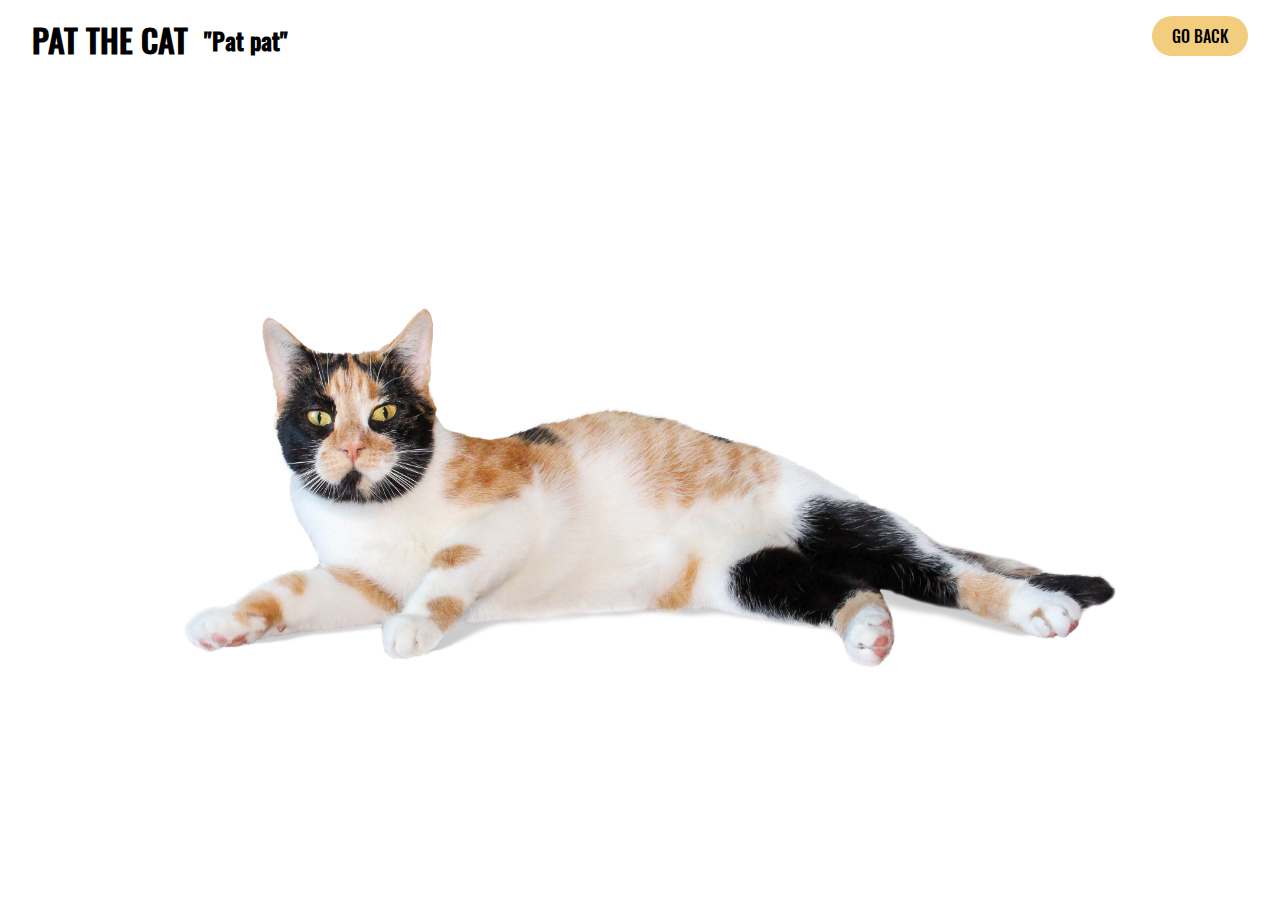
==== layingcat.html @ 842b085c "added first cat landing page" ====
<!DOCTYPE html>
<html lang="en">
  <head>
    <meta charset="UTF-8" />
    <meta http-equiv="X-UA-Compatible" content="IE=edge" />
    <meta name="viewport" content="width=device-width, initial-scale=1.0" />
    <title>Pat the cat</title>
    <link rel="stylesheet" href="cat.css" />
  </head>

  <body>
    <main>
      <div class="mumma-belly"><h2>YOU DIED</h2></div>
      <div class="rotate-phone">
        <img
          src="images/rotate-smartphone.png"
          alt="Rotate your device to landscape."
        />
      </div>
      <section class="start">
        <div class="text-container">
          <h1>PAT THE CAT</h1>
          <h2>"Pat pat"</h2>
        </div>
        <button class="go-back-button"><a href="index.html">GO BACK</a></button>
      </section>
      <section class="cat-wrapper">
        <section class="cat-container">
          <img class="mumma-ear" src="images/mumma-ear.png" />
          <img class="mumma-nose" src="images/mumma-nose.png" />
          <img class="mumma-paw" src="images/mumma-paw.png" />
          <h2 class="mumma-back"></h2>
          <img
            class="laying-cat-img"
            src="images/mumma.png"
            alt="A calico cat laying on it's side."
          />

          <div>
            <button id="button-ear" class="button-left-ear"></button>
            <button id="button-ear" class="button-right-ear"></button>
            <button id="button-nose" class="button-nose"></button>
            <button id="button-paw" class="button-paw"></button>
            <button id="button-back" class="button-back"></button>
            <button id="button-belly" class="button-belly"></button>
          </div>
        </section>
      </section>
    </main>

    <script src="scripts/cat-buttons.js"></script>
  </body>
</html>
---- cat.css ----
:root {
  --accent-color: #be0909;
  --button-color: #f2cd7e;
  --oswald: 'Oswald', sans-serif;
  --notoSerifDisplay: 'Noto Serif Display', serif;
}

* {
  box-sizing: border-box;
  margin: 0;
}

@font-face {
  font-family: 'Oswald';
  src: local('Oswald'), url('fonts/Oswald-Medium.woff2') format('woff2'),
    url('fonts/Oswald-Medium.woff') format('woff');
}

@font-face {
  font-family: 'Noto Serif Display';
  src: local('Oswald'), url('fonts/Noto-Serif-Display.woff2') format('woff2'),
    url('fonts/Noto-Serif-Display.woff') format('woff');
}

button {
  background: none;
  color: inherit;
  border: none;
  padding: 0;
  font: inherit;
  cursor: pointer;
  outline: inherit;
}

main {
  display: flex;
  flex-direction: column;
  align-items: center;
  width: 100vw;
  height: 100vh;
  font-family: var(--oswald);
}

.start {
  display: flex;
  justify-content: space-between;
  padding: 1rem 2rem;
  width: 100%;
}

.text-container {
  display: flex;
  gap: 1rem;
  align-items: center;
}

h1 {
  font-size: 1.5rem;
  margin: 0rem;
}

h2 {
  font-size: 1rem;
  margin: 0rem;
}

.go-back-button {
  width: 6rem;
  height: 2.5rem;
  border-radius: 2rem;
  background-color: var(--button-color);
}

a {
  text-decoration: none;
  color: black;
}

.cat-wrapper {
  display: flex;
  height: 100%;
  flex-direction: column;
  align-items: center;
  justify-content: center;
}

.cat-container {
  display: flex;
  justify-content: center;
  position: relative;
}

.laying-cat-img {
  width: 90%;
}

.standing-cat-img {
  width: 50%;
}

.button-left-ear,
.button-right-ear,
.button-nose,
.button-paw,
.button-back,
.button-belly {
  width: 2rem;
  height: 2rem;
  border-radius: 50%;
}

.button-left-ear {
  top: 10%;
  left: 17%;
  position: absolute;
}

.button-right-ear {
  top: 10%;
  left: 27%;
  position: absolute;
}

.button-nose {
  top: 32%;
  left: 22%;
  position: absolute;
}

.button-paw {
  top: 72%;
  left: 11%;
  position: absolute;
}

.button-back {
  top: 28%;
  left: 45%;
  position: absolute;
}

.button-belly {
  top: 63%;
  left: 42%;
  width: 4rem;
  position: absolute;
}

.mumma-ear,
.mumma-nose,
.mumma-paw {
  display: none;
  width: 90%;
  position: absolute;
}

@keyframes fadeIn {
  0% {
    opacity: 0;
  }
  100% {
    opacity: 1;
  }
}

.mumma-belly {
  display: none;
  justify-content: center;
  align-items: center;
  background-color: black;
  width: 100%;
  height: 100%;
  position: absolute;
  z-index: 50;
  animation-name: fadeIn;
  animation-duration: 2s;
}

.mumma-belly h2 {
  color: var(--accent-color);
  font-size: 4rem;
  font-family: var(--notoSerifDisplay);
  font-weight: 300;
  animation-name: fadeIn;
  animation-duration: 5s;
}

.mumma-back {
  position: absolute;
  top: 10%;
}

@media screen and (min-width: 560px) {
  h1 {
    font-size: 2rem;
  }

  h2 {
    font-size: 1.5rem;
  }

  .button-left-ear {
    width: 4rem;
    height: 4rem;
  }

  .button-right-ear {
    width: 4rem;
    height: 4rem;
  }

  .button-nose,
  .button-paw {
    width: 4rem;
    height: 4rem;
  }

  .button-back {
    width: 8rem;
    height: 4rem;
  }

  .button-belly {
    width: 10rem;
    height: 4rem;
  }
}

.rotate-phone {
  display: none;
}

@media screen and (orientation: portrait) {
  .rotate-phone {
    display: flex;
    justify-content: center;
    align-items: center;
    backdrop-filter: blur(5px);
    background-color: #ffffff66;
    height: 100vh;
    width: 100vw;
    position: absolute;
    z-index: 60;
  }

  .rotate-phone img {
    width: 40%;
  }
}
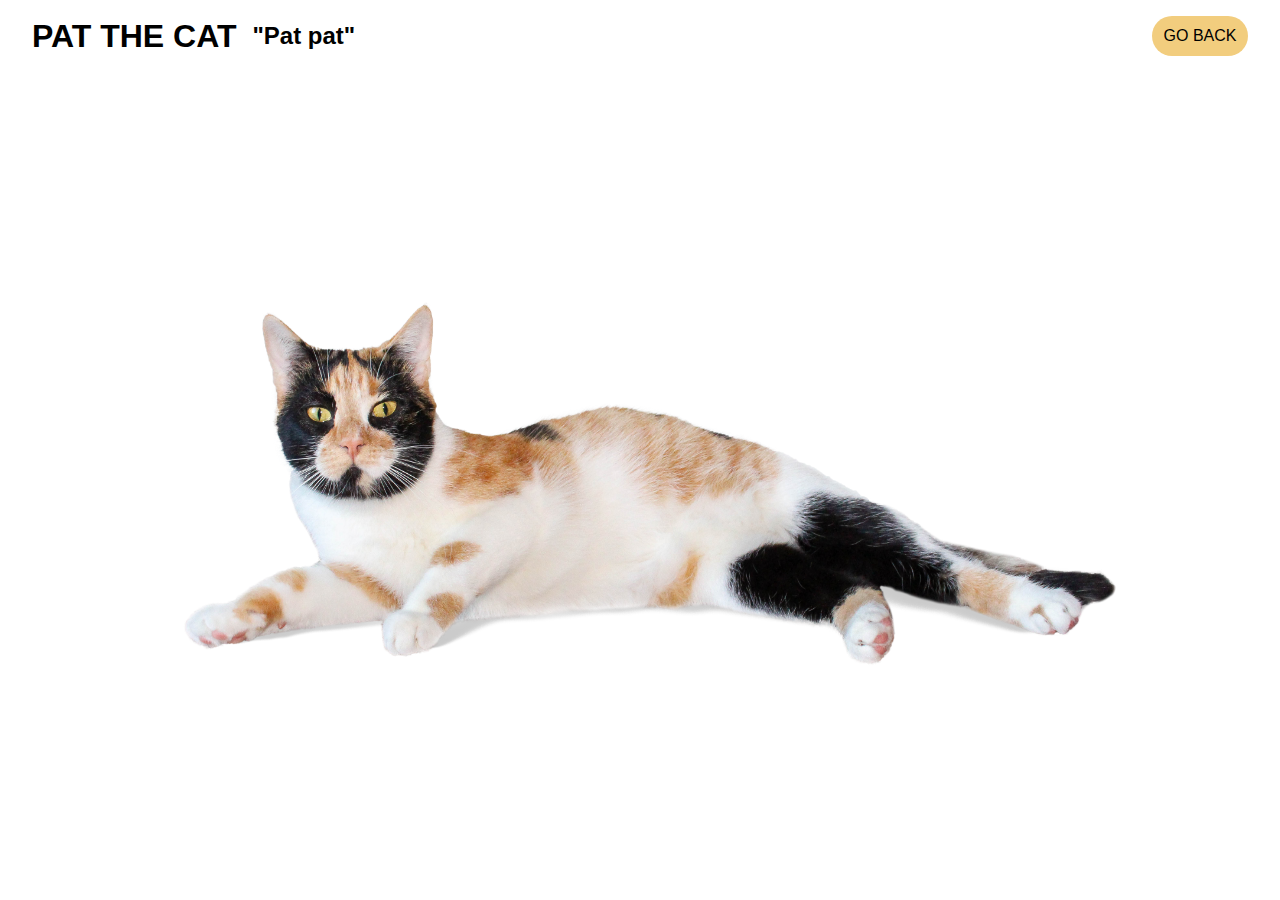
==== commit cb4c3071: "moved css to styles folder" ====
--- a/layingcat.html
+++ b/layingcat.html
@@ -5,7 +5,8 @@
     <meta http-equiv="X-UA-Compatible" content="IE=edge" />
     <meta name="viewport" content="width=device-width, initial-scale=1.0" />
     <title>Pat the cat</title>
-    <link rel="stylesheet" href="cat.css" />
+    <link rel="stylesheet" href="styles/cat.css" />
+    <link rel="stylesheet" href="styles/layingcat-buttons.css" />
   </head>
 
   <body>
--- a/styles/cat.css
+++ b/styles/cat.css
@@ -0,0 +1,249 @@
+:root {
+  --accent-color: #be0909;
+  --button-color: #f2cd7e;
+  --oswald: 'Oswald', sans-serif;
+  --notoSerifDisplay: 'Noto Serif Display', serif;
+}
+
+* {
+  box-sizing: border-box;
+  margin: 0;
+}
+
+@font-face {
+  font-family: 'Oswald';
+  src: local('Oswald'), url('fonts/Oswald-Medium.woff2') format('woff2'),
+    url('fonts/Oswald-Medium.woff') format('woff');
+}
+
+@font-face {
+  font-family: 'Noto Serif Display';
+  src: local('Oswald'), url('fonts/Noto-Serif-Display.woff2') format('woff2'),
+    url('fonts/Noto-Serif-Display.woff') format('woff');
+}
+
+button {
+  background: none;
+  color: inherit;
+  border: none;
+  padding: 0;
+  font: inherit;
+  cursor: pointer;
+  outline: inherit;
+}
+
+main {
+  display: flex;
+  flex-direction: column;
+  align-items: center;
+  width: 100vw;
+  height: 100vh;
+  font-family: var(--oswald);
+}
+
+.start {
+  display: flex;
+  justify-content: space-between;
+  padding: 1rem 2rem;
+  width: 100%;
+}
+
+.text-container {
+  display: flex;
+  gap: 1rem;
+  align-items: center;
+}
+
+h1 {
+  font-size: 1.5rem;
+  margin: 0rem;
+}
+
+h2 {
+  font-size: 1rem;
+  margin: 0rem;
+}
+
+.go-back-button {
+  width: 6rem;
+  height: 2.5rem;
+  border-radius: 2rem;
+  background-color: var(--button-color);
+}
+
+a {
+  text-decoration: none;
+  color: black;
+}
+
+.cat-wrapper {
+  display: flex;
+  height: 100%;
+  flex-direction: column;
+  align-items: center;
+  justify-content: center;
+}
+
+.cat-container {
+  display: flex;
+  justify-content: center;
+  position: relative;
+}
+
+.laying-cat-img {
+  width: 90%;
+}
+
+.standing-cat-img {
+  width: 50%;
+}
+
+.button-left-ear,
+.button-right-ear,
+.button-nose,
+.button-paw,
+.button-back,
+.button-belly {
+  width: 2rem;
+  height: 2rem;
+  border-radius: 50%;
+}
+
+.button-left-ear {
+  top: 10%;
+  left: 17%;
+  position: absolute;
+}
+
+.button-right-ear {
+  top: 10%;
+  left: 27%;
+  position: absolute;
+}
+
+.button-nose {
+  top: 32%;
+  left: 22%;
+  position: absolute;
+}
+
+.button-paw {
+  top: 72%;
+  left: 11%;
+  position: absolute;
+}
+
+.button-back {
+  top: 28%;
+  left: 45%;
+  position: absolute;
+}
+
+.button-belly {
+  top: 63%;
+  left: 42%;
+  width: 4rem;
+  position: absolute;
+}
+
+.mumma-ear,
+.mumma-nose,
+.mumma-paw {
+  display: none;
+  width: 90%;
+  position: absolute;
+}
+
+@keyframes fadeIn {
+  0% {
+    opacity: 0;
+  }
+  100% {
+    opacity: 1;
+  }
+}
+
+.mumma-belly {
+  display: none;
+  justify-content: center;
+  align-items: center;
+  background-color: black;
+  width: 100%;
+  height: 100%;
+  position: absolute;
+  z-index: 50;
+  animation-name: fadeIn;
+  animation-duration: 2s;
+}
+
+.mumma-belly h2 {
+  color: var(--accent-color);
+  font-size: 4rem;
+  font-family: var(--notoSerifDisplay);
+  font-weight: 300;
+  animation-name: fadeIn;
+  animation-duration: 5s;
+}
+
+.mumma-back {
+  position: absolute;
+  top: 10%;
+}
+
+@media screen and (min-width: 560px) {
+  h1 {
+    font-size: 2rem;
+  }
+
+  h2 {
+    font-size: 1.5rem;
+  }
+
+  .button-left-ear {
+    width: 4rem;
+    height: 4rem;
+  }
+
+  .button-right-ear {
+    width: 4rem;
+    height: 4rem;
+  }
+
+  .button-nose,
+  .button-paw {
+    width: 4rem;
+    height: 4rem;
+  }
+
+  .button-back {
+    width: 8rem;
+    height: 4rem;
+  }
+
+  .button-belly {
+    width: 10rem;
+    height: 4rem;
+  }
+}
+
+.rotate-phone {
+  display: none;
+}
+
+@media screen and (orientation: portrait) {
+  .rotate-phone {
+    display: flex;
+    justify-content: center;
+    align-items: center;
+    backdrop-filter: blur(5px);
+    background-color: #ffffff66;
+    height: 100vh;
+    width: 100vw;
+    position: absolute;
+    z-index: 60;
+  }
+
+  .rotate-phone img {
+    width: 40%;
+  }
+}
--- a/styles/layingcat-buttons.css
+++ b/styles/layingcat-buttons.css
@@ -0,0 +1,129 @@
+button {
+  background: none;
+  color: inherit;
+  border: none;
+  padding: 0;
+  font: inherit;
+  cursor: pointer;
+  outline: inherit;
+}
+
+.button-left-ear,
+.button-right-ear,
+.button-nose,
+.button-paw,
+.button-back,
+.button-belly {
+  width: 2rem;
+  height: 2rem;
+  border-radius: 50%;
+}
+
+.button-left-ear {
+  top: 10%;
+  left: 17%;
+  position: absolute;
+}
+
+.button-right-ear {
+  top: 10%;
+  left: 27%;
+  position: absolute;
+}
+
+.button-nose {
+  top: 32%;
+  left: 22%;
+  position: absolute;
+}
+
+.button-paw {
+  top: 72%;
+  left: 11%;
+  position: absolute;
+}
+
+.button-back {
+  top: 28%;
+  left: 45%;
+  position: absolute;
+}
+
+.button-belly {
+  top: 63%;
+  left: 42%;
+  width: 4rem;
+  position: absolute;
+}
+
+.mumma-ear,
+.mumma-nose,
+.mumma-paw {
+  display: none;
+  width: 90%;
+  position: absolute;
+}
+
+@keyframes fadeIn {
+  0% {
+    opacity: 0;
+  }
+  100% {
+    opacity: 1;
+  }
+}
+
+.mumma-belly {
+  display: none;
+  justify-content: center;
+  align-items: center;
+  background-color: black;
+  width: 100%;
+  height: 100%;
+  position: absolute;
+  z-index: 50;
+  animation-name: fadeIn;
+  animation-duration: 2s;
+}
+
+.mumma-belly h2 {
+  color: var(--accent-color);
+  font-size: 4rem;
+  font-family: var(--notoSerifDisplay);
+  font-weight: 300;
+  animation-name: fadeIn;
+  animation-duration: 5s;
+}
+
+.mumma-back {
+  position: absolute;
+  top: 10%;
+}
+
+@media screen and (min-width: 560px) {
+  .button-left-ear {
+    width: 4rem;
+    height: 4rem;
+  }
+
+  .button-right-ear {
+    width: 4rem;
+    height: 4rem;
+  }
+
+  .button-nose,
+  .button-paw {
+    width: 4rem;
+    height: 4rem;
+  }
+
+  .button-back {
+    width: 8rem;
+    height: 4rem;
+  }
+
+  .button-belly {
+    width: 10rem;
+    height: 4rem;
+  }
+}
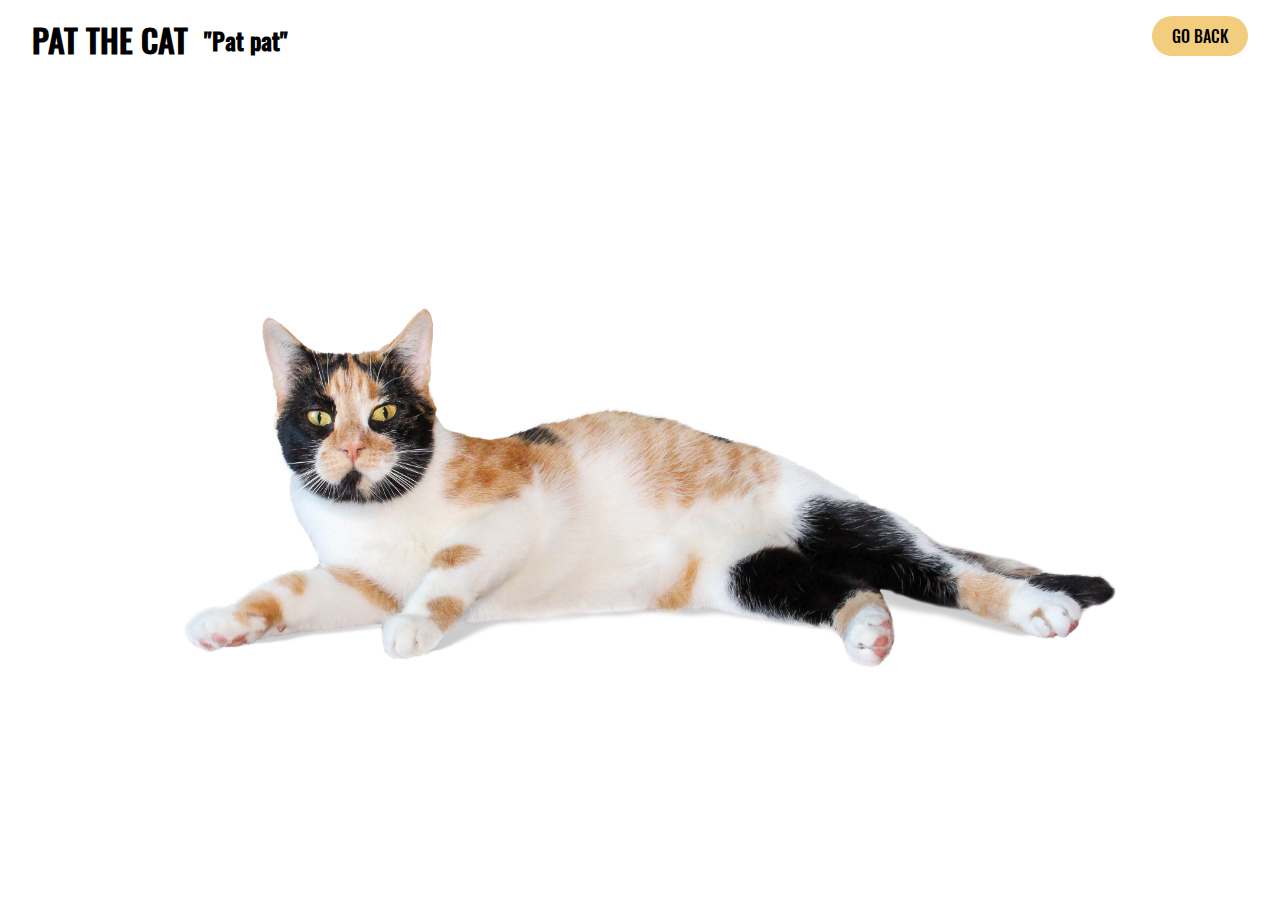
==== commit a54f9780: "added animation for button" ====
--- a/layingcat.html
+++ b/layingcat.html
@@ -7,10 +7,21 @@
     <title>Pat the cat</title>
     <link rel="stylesheet" href="styles/cat.css" />
     <link rel="stylesheet" href="styles/layingcat-buttons.css" />
+    <link rel="stylesheet" href="styles/slash.css" />
   </head>
 
   <body>
     <main>
+      <div class="slash-container left-slash">
+        <div class="slash"></div>
+        <div class="slash"></div>
+        <div class="slash"></div>
+      </div>
+      <div class="slash-container right-slash">
+        <div class="slash"></div>
+        <div class="slash"></div>
+        <div class="slash"></div>
+      </div>
       <div class="mumma-belly"><h2>YOU DIED</h2></div>
       <div class="rotate-phone">
         <img
--- a/styles/cat.css
+++ b/styles/cat.css
@@ -12,14 +12,14 @@
 
 @font-face {
   font-family: 'Oswald';
-  src: local('Oswald'), url('fonts/Oswald-Medium.woff2') format('woff2'),
-    url('fonts/Oswald-Medium.woff') format('woff');
+  src: local('Oswald'), url('/fonts/Oswald-Medium.woff2') format('woff2'),
+    url('/fonts/Oswald-Medium.woff') format('woff');
 }
 
 @font-face {
   font-family: 'Noto Serif Display';
-  src: local('Oswald'), url('fonts/Noto-Serif-Display.woff2') format('woff2'),
-    url('fonts/Noto-Serif-Display.woff') format('woff');
+  src: local('Oswald'), url('/fonts/Noto-Serif-Display.woff2') format('woff2'),
+    url('/fonts/Noto-Serif-Display.woff') format('woff');
 }
 
 button {
--- a/styles/layingcat-buttons.css
+++ b/styles/layingcat-buttons.css
@@ -74,6 +74,7 @@
 }
 
 .mumma-belly {
+  opacity: 0;
   display: none;
   justify-content: center;
   align-items: center;
@@ -82,8 +83,10 @@
   height: 100%;
   position: absolute;
   z-index: 50;
+  animation-fill-mode: forwards;
   animation-name: fadeIn;
   animation-duration: 2s;
+  animation-delay: 0.8s;
 }
 
 .mumma-belly h2 {
--- a/styles/slash.css
+++ b/styles/slash.css
@@ -0,0 +1,56 @@
+@keyframes slashAnimationLeft {
+  0% {
+    transform: translateX(-200px);
+    opacity: 0;
+  }
+  90% {
+    transform: translateX(0px);
+    opacity: 1;
+  }
+  100% {
+    transform: translateX(30px);
+    opacity: 0;
+  }
+}
+
+@keyframes slashAnimationRight {
+  0% {
+    transform: translateX(200px);
+    opacity: 0;
+  }
+  90% {
+    transform: translateX(0px);
+    opacity: 1;
+  }
+  100% {
+    transform: translateX(-30px);
+    opacity: 0;
+  }
+}
+
+.slash {
+  background-color: var(--accent-color);
+  width: 200px;
+  height: 7px;
+  margin-bottom: 20px;
+  border-radius: 50%;
+}
+
+.slash-container {
+  display: none;
+  opacity: 0;
+  z-index: 70;
+  bottom: 30%;
+  position: absolute;
+}
+
+.right-slash {
+  rotate: -45deg;
+  animation: slashAnimationRight 0.4s linear forwards;
+  animation-delay: 0.4s;
+}
+
+.left-slash {
+  rotate: 45deg;
+  animation: slashAnimationLeft 0.4s linear forwards;
+}
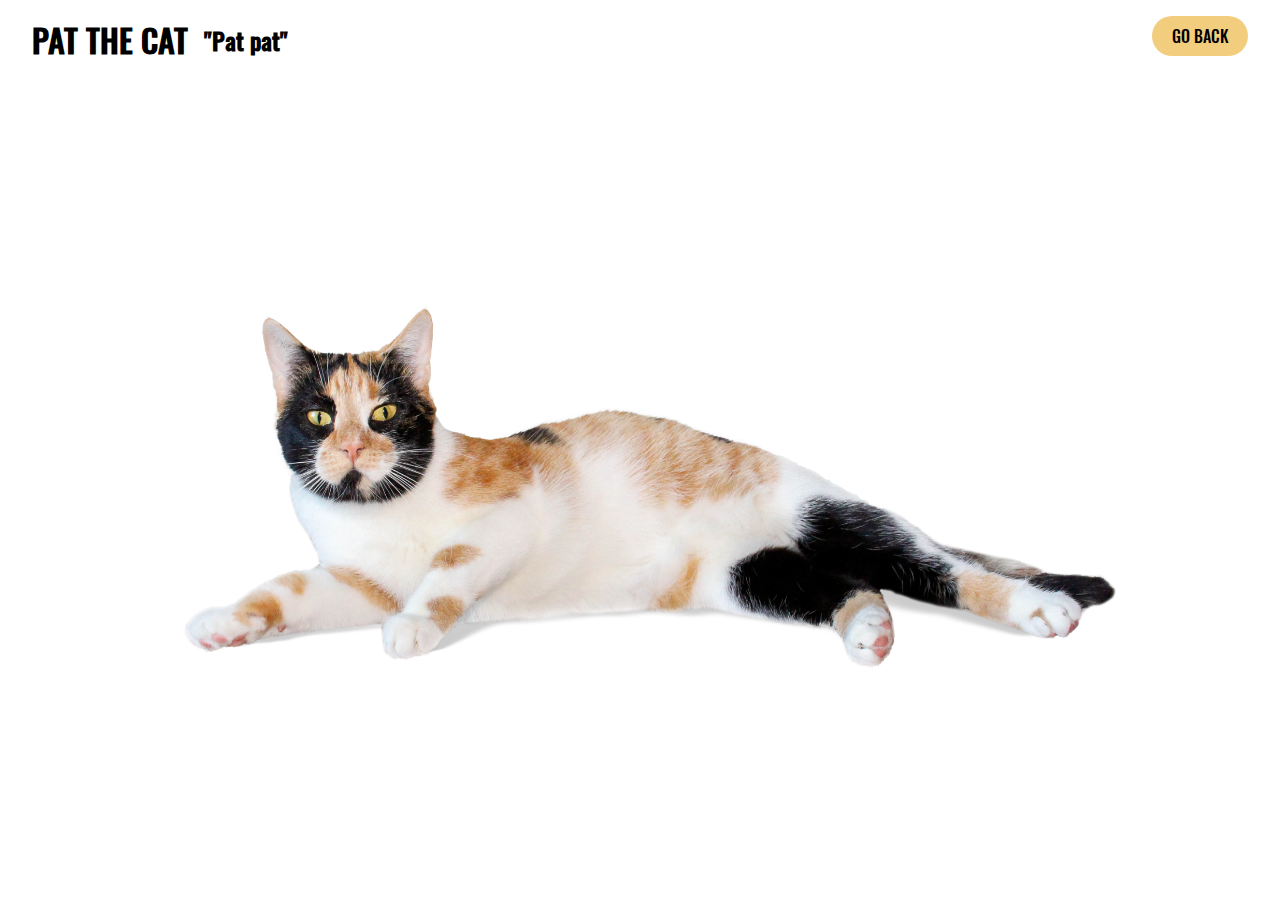
==== commit c99bf48e: "add responsive images" ====
--- a/layingcat.html
+++ b/layingcat.html
@@ -44,7 +44,15 @@
           <h2 class="mumma-back"></h2>
           <img
             class="laying-cat-img"
-            src="images/mumma.png"
+            srcset="
+              images/mumma-500w.jpg   500w,
+              images/mumma-1000w.png 1000w,
+              images/mumma-2000w.png 2000w
+            "
+            sizes="(max-width: 600px) 500w,
+            (max-width: 1000px) 1000w
+                2000w, "
+            src="images/mumma-1000w.png"
             alt="A calico cat laying on it's side."
           />
 
--- a/styles/cat.css
+++ b/styles/cat.css
@@ -18,8 +18,8 @@
 
 @font-face {
   font-family: 'Noto Serif Display';
-  src: local('Oswald'), url('/fonts/Noto-Serif-Display.woff2') format('woff2'),
-    url('/fonts/Noto-Serif-Display.woff') format('woff');
+  src: local('Oswald'), url('/fonts/NotoSerif.woff2') format('woff2'),
+    url('/fonts/NotoSerif.woff') format('woff');
 }
 
 button {
@@ -152,37 +152,6 @@
   display: none;
   width: 90%;
   position: absolute;
-}
-
-@keyframes fadeIn {
-  0% {
-    opacity: 0;
-  }
-  100% {
-    opacity: 1;
-  }
-}
-
-.mumma-belly {
-  display: none;
-  justify-content: center;
-  align-items: center;
-  background-color: black;
-  width: 100%;
-  height: 100%;
-  position: absolute;
-  z-index: 50;
-  animation-name: fadeIn;
-  animation-duration: 2s;
-}
-
-.mumma-belly h2 {
-  color: var(--accent-color);
-  font-size: 4rem;
-  font-family: var(--notoSerifDisplay);
-  font-weight: 300;
-  animation-name: fadeIn;
-  animation-duration: 5s;
 }
 
 .mumma-back {
--- a/styles/layingcat-buttons.css
+++ b/styles/layingcat-buttons.css
@@ -64,40 +64,6 @@
   position: absolute;
 }
 
-@keyframes fadeIn {
-  0% {
-    opacity: 0;
-  }
-  100% {
-    opacity: 1;
-  }
-}
-
-.mumma-belly {
-  opacity: 0;
-  display: none;
-  justify-content: center;
-  align-items: center;
-  background-color: black;
-  width: 100%;
-  height: 100%;
-  position: absolute;
-  z-index: 50;
-  animation-fill-mode: forwards;
-  animation-name: fadeIn;
-  animation-duration: 2s;
-  animation-delay: 0.8s;
-}
-
-.mumma-belly h2 {
-  color: var(--accent-color);
-  font-size: 4rem;
-  font-family: var(--notoSerifDisplay);
-  font-weight: 300;
-  animation-name: fadeIn;
-  animation-duration: 5s;
-}
-
 .mumma-back {
   position: absolute;
   top: 10%;
--- a/styles/slash.css
+++ b/styles/slash.css
@@ -28,6 +28,15 @@
   }
 }
 
+@keyframes fadeIn {
+  0% {
+    opacity: 0;
+  }
+  100% {
+    opacity: 1;
+  }
+}
+
 .slash {
   background-color: var(--accent-color);
   width: 200px;
@@ -54,3 +63,28 @@
   rotate: 45deg;
   animation: slashAnimationLeft 0.4s linear forwards;
 }
+
+.mumma-belly {
+  opacity: 0;
+  display: none;
+  justify-content: center;
+  align-items: center;
+  background-color: black;
+  width: 100%;
+  height: 100%;
+  position: absolute;
+  z-index: 50;
+  animation-fill-mode: forwards;
+  animation-name: fadeIn;
+  animation-duration: 2s;
+  animation-delay: 0.8s;
+}
+
+.mumma-belly h2 {
+  color: var(--accent-color);
+  font-size: 4rem;
+  font-family: var(--notoSerifDisplay);
+  font-weight: 300;
+  animation-name: fadeIn;
+  animation-duration: 5s;
+}
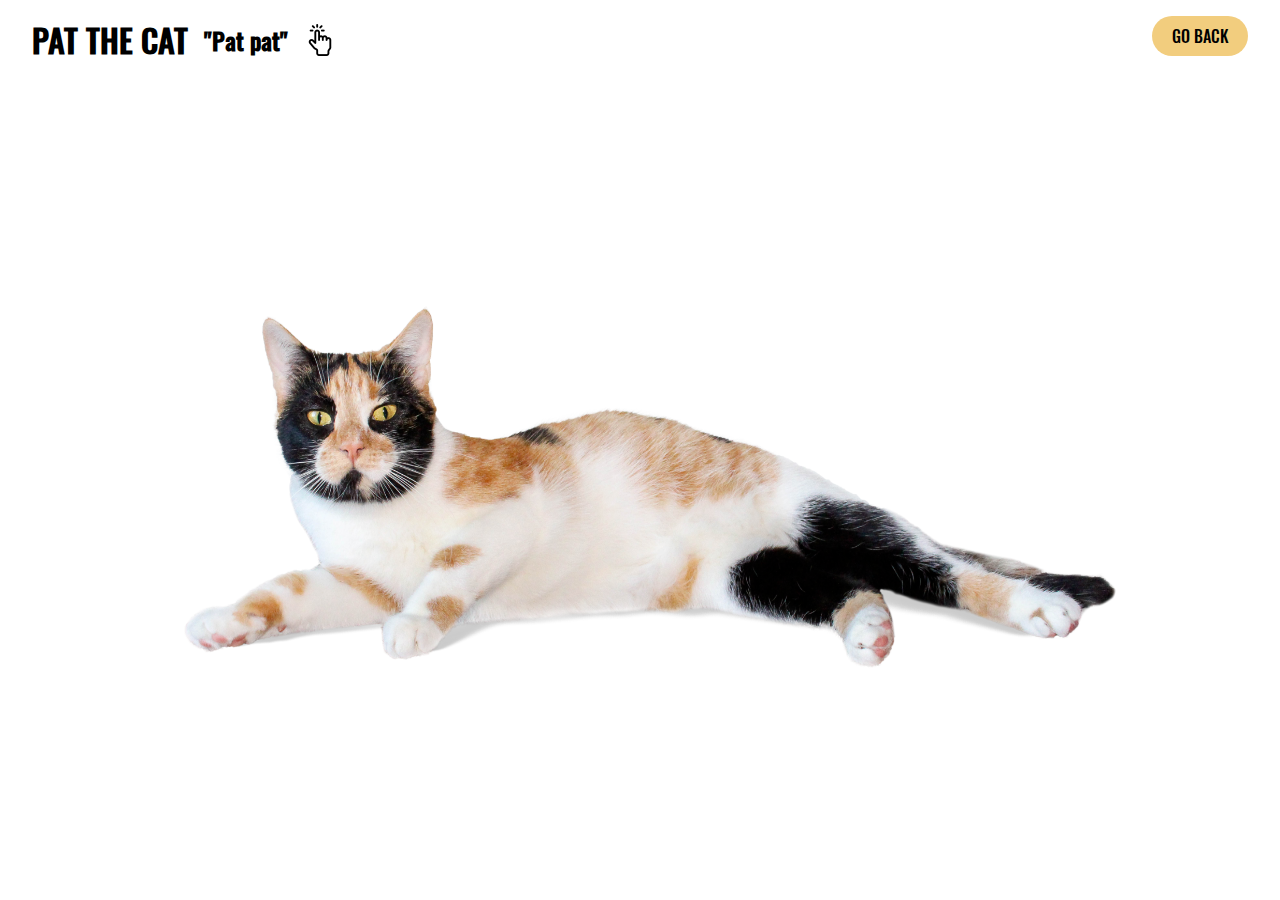
==== commit eb298751: "added tap img" ====
--- a/layingcat.html
+++ b/layingcat.html
@@ -33,6 +33,7 @@
         <div class="text-container">
           <h1>PAT THE CAT</h1>
           <h2>"Pat pat"</h2>
+          <img class="tap-img" src="/images/tap.png" alt="Click or tap icon" />
         </div>
         <button class="go-back-button"><a href="index.html">GO BACK</a></button>
       </section>
--- a/styles/cat.css
+++ b/styles/cat.css
@@ -46,6 +46,11 @@
   justify-content: space-between;
   padding: 1rem 2rem;
   width: 100%;
+}
+
+.tap-img {
+  height: 2rem;
+  width: 2rem;
 }
 
 .text-container {
--- a/styles/layingcat-buttons.css
+++ b/styles/layingcat-buttons.css
@@ -14,8 +14,8 @@
 .button-paw,
 .button-back,
 .button-belly {
-  width: 2rem;
-  height: 2rem;
+  width: 4rem;
+  height: 4rem;
   border-radius: 50%;
 }
 
@@ -40,19 +40,21 @@
 .button-paw {
   top: 72%;
   left: 11%;
+  width: 6rem;
   position: absolute;
 }
 
 .button-back {
+  width: 8rem;
   top: 28%;
   left: 45%;
   position: absolute;
 }
 
 .button-belly {
+  width: 10rem;
   top: 63%;
   left: 42%;
-  width: 4rem;
   position: absolute;
 }
 
@@ -68,31 +70,3 @@
   position: absolute;
   top: 10%;
 }
-
-@media screen and (min-width: 560px) {
-  .button-left-ear {
-    width: 4rem;
-    height: 4rem;
-  }
-
-  .button-right-ear {
-    width: 4rem;
-    height: 4rem;
-  }
-
-  .button-nose,
-  .button-paw {
-    width: 4rem;
-    height: 4rem;
-  }
-
-  .button-back {
-    width: 8rem;
-    height: 4rem;
-  }
-
-  .button-belly {
-    width: 10rem;
-    height: 4rem;
-  }
-}
